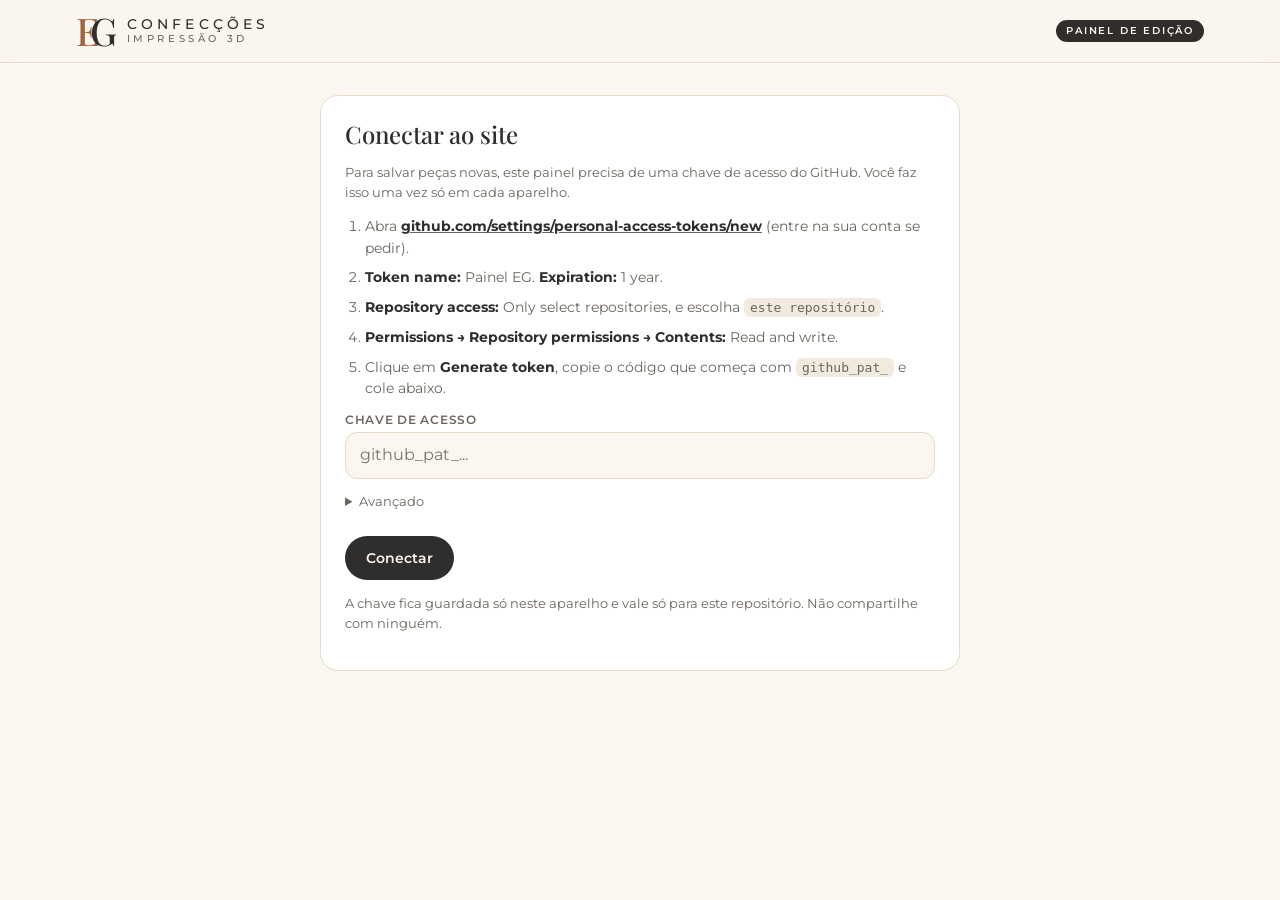
==== admin.html @ 3eb264c0 "Add files via upload" ====
<!doctype html>
<html lang="pt-BR">
<head>
<meta charset="utf-8">
<meta name="viewport" content="width=device-width,initial-scale=1,viewport-fit=cover">
<meta name="robots" content="noindex,nofollow">
<title>Painel · EG Confecções</title>
<link rel="icon" href="data:image/svg+xml,%3Csvg xmlns='http://www.w3.org/2000/svg' viewBox='0 0 64 64'%3E%3Crect width='64' height='64' rx='14' fill='%232F2E2C'/%3E%3Ctext x='8' y='46' font-family='Georgia,serif' font-size='38' fill='%23C98B5F'%3EE%3C/text%3E%3Ctext x='28' y='46' font-family='Georgia,serif' font-size='38' fill='%23F3ECE2'%3EG%3C/text%3E%3C/svg%3E">
<link rel="preconnect" href="https://fonts.googleapis.com">
<link rel="preconnect" href="https://fonts.gstatic.com" crossorigin>
<link rel="stylesheet" href="https://fonts.googleapis.com/css2?family=Montserrat:wght@400;500;600;700&family=Playfair+Display:wght@500&display=swap">
<link rel="stylesheet" href="style.css">
<style>
.badge{font:600 10px/1 var(--sans);letter-spacing:.18em;text-transform:uppercase;background:var(--ink);color:var(--bg);padding:6px 10px;border-radius:999px}
.head{display:flex;flex-wrap:wrap;gap:12px;align-items:center;justify-content:space-between;padding-block:28px 12px}
.head h1{font:500 30px/1.1 var(--serif);margin:0}
.head p{margin:4px 0 0;color:var(--muted);font-size:14px}
.acts{display:flex;flex-wrap:wrap;gap:10px}
.panel{background:var(--surface);border:1px solid var(--line);border-radius:18px;padding:24px}
.connect{max-width:640px;margin:32px auto 0}
.connect h2{font:500 24px/1.2 var(--serif);margin:0 0 8px}
.connect ol{padding-left:20px;margin:14px 0;display:grid;gap:8px;color:var(--muted);font-size:14px}
.connect ol b{color:var(--ink)}
.connect code,.hint code{background:var(--surface-2);padding:2px 6px;border-radius:6px;font-size:13px}
.hint{font-size:13px;color:var(--muted)}
.fld{display:grid;gap:6px;margin-block:12px}
.fld>span{font:600 12px/1 var(--sans);letter-spacing:.06em;text-transform:uppercase;color:var(--muted)}
.fld input,.fld select,.fld textarea{width:100%;min-height:46px;border:1px solid var(--line);border-radius:12px;background:var(--bg);padding:10px 14px;font-size:16px}
.fld textarea{min-height:88px;resize:vertical}
.row2{display:grid;grid-template-columns:1fr 1fr;gap:12px}
.row3{display:grid;grid-template-columns:repeat(3,1fr);gap:12px}
@media (max-width:560px){.row2,.row3{grid-template-columns:1fr}}
.err{color:var(--danger);font-size:14px;margin:8px 0 0;min-height:1.2em}
.list{display:grid;gap:10px;margin-top:16px}
.item{display:grid;grid-template-columns:64px 1fr auto;gap:14px;align-items:center;background:var(--surface);border:1px solid var(--line);border-radius:16px;padding:10px 12px}
.item img{width:64px;height:64px;border-radius:12px;object-fit:cover;background:var(--surface-2)}
.item h3{margin:0;font:600 15px/1.3 var(--sans);overflow-wrap:anywhere}
.item .meta{font-size:13px;color:var(--muted)}
.item .meta b{font:500 16px/1 var(--serif);color:var(--ink);margin-right:8px}
.item .ops{display:flex;flex-wrap:wrap;gap:8px;justify-content:flex-end}
.item.off img{opacity:.5}
.pill{display:inline-block;font:600 10px/1 var(--sans);letter-spacing:.12em;text-transform:uppercase;padding:4px 8px;border-radius:999px;border:1px solid var(--line);margin-left:6px;color:var(--muted)}
@media (max-width:640px){.item{grid-template-columns:56px 1fr}.item img{width:56px;height:56px}.item .ops{grid-column:1/-1;justify-content:flex-start}}
.drop{display:grid;place-items:center;text-align:center;gap:6px;min-height:200px;border:2px dashed var(--line);border-radius:16px;background:var(--bg);cursor:pointer;overflow:hidden;position:relative;color:var(--muted);font-size:14px;padding:12px}
.drop:hover,.drop.over{border-color:var(--bronze)}
.drop img{max-height:260px;width:auto;margin:auto;border-radius:10px}
.drop input{position:absolute;inset:0;opacity:0;cursor:pointer;width:100%;height:100%}
.form{position:relative;padding:28px 24px 24px}
.form h2{font:500 26px/1.2 var(--serif);margin:0 0 8px;padding-right:44px}
.chk{display:flex;gap:10px;align-items:center;min-height:44px;font-size:15px}
.chk input{width:20px;height:20px;accent-color:var(--bronze)}
.foot-act{display:flex;flex-wrap:wrap;gap:10px;margin-top:18px}
.toast{position:fixed;left:50%;bottom:calc(20px + env(safe-area-inset-bottom,0px));translate:-50% 0;background:var(--ink);color:var(--bg);padding:14px 20px;border-radius:14px;font-size:14px;max-width:min(92vw,460px);z-index:50;box-shadow:var(--shadow)}
.toast.bad{background:var(--danger);color:#fff}
.empty{text-align:center;color:var(--muted);padding:40px 16px}
dialog.sm{width:min(520px,calc(100vw - 24px))}
</style>
</head>
<body>
<header class="top"><div class="wrap bar">
  <a class="brand" href="admin.html" aria-label="Painel EG Confecções">
    <span class="mark" aria-hidden="true"><i>E</i><b>G</b></span>
    <span><strong>Confecções</strong><small>Impressão 3D</small></span>
  </a>
  <span class="badge">Painel de edição</span>
</div></header>

<main class="wrap">
  <!-- Tela 1: conectar -->
  <section id="vConnect" class="panel connect" hidden>
    <h2>Conectar ao site</h2>
    <p class="hint">Para salvar peças novas, este painel precisa de uma chave de acesso do GitHub. Você faz isso uma vez só em cada aparelho.</p>
    <ol>
      <li>Abra <a href="https://github.com/settings/personal-access-tokens/new" target="_blank" rel="noopener"><b>github.com/settings/personal-access-tokens/new</b></a> (entre na sua conta se pedir).</li>
      <li><b>Token name:</b> Painel EG. <b>Expiration:</b> 1 year.</li>
      <li><b>Repository access:</b> Only select repositories, e escolha <code id="repName">este repositório</code>.</li>
      <li><b>Permissions → Repository permissions → Contents:</b> Read and write.</li>
      <li>Clique em <b>Generate token</b>, copie o código que começa com <code>github_pat_</code> e cole abaixo.</li>
    </ol>
    <label class="fld"><span>Chave de acesso</span><input id="tok" type="password" autocomplete="off" placeholder="github_pat_..."></label>
    <details class="hint"><summary>Avançado</summary>
      <div class="row2"><label class="fld"><span>Usuário do GitHub</span><input id="own" autocomplete="off"></label><label class="fld"><span>Repositório</span><input id="rep" autocomplete="off"></label></div>
    </details>
    <p class="err" id="cErr" role="alert"></p>
    <button class="btn pri" id="cGo">Conectar</button>
    <p class="hint">A chave fica guardada só neste aparelho e vale só para este repositório. Não compartilhe com ninguém.</p>
  </section>

  <!-- Tela 2: lista -->
  <section id="vList" hidden>
    <div class="head">
      <div><h1>Suas peças</h1><p id="sum"></p></div>
      <div class="acts">
        <a class="btn ghost sm" href="./" target="_blank" rel="noopener">Ver site dos clientes</a>
        <button class="btn ghost sm" id="bSet">Dados da loja</button>
        <button class="btn pri" id="bNew">+ Nova peça</button>
      </div>
    </div>
    <div class="list" id="list"></div>
    <p class="hint" style="margin-top:20px">Depois de salvar, o site dos clientes atualiza em cerca de 1 minuto. <button class="btn sm ghost" id="bOut" style="margin-left:6px">Desconectar este aparelho</button></p>
  </section>
</main>

<!-- Formulário da peça -->
<dialog id="dForm"><form class="form" id="fForm" novalidate>
  <button type="button" class="x" id="fX" aria-label="Fechar">×</button>
  <h2 id="fTitle">Nova peça</h2>
  <label class="fld"><span>Foto</span>
    <div class="drop" id="drop"><div id="dropTxt"><b>Toque para escolher a foto</b><br>ou arraste aqui</div><img id="prev" alt="" hidden><input id="file" type="file" accept="image/*"></div>
  </label>
  <label class="fld"><span>Nome</span><input id="fName" required maxlength="80" placeholder="Ex.: Chaveiro Coruja"></label>
  <div class="row2">
    <label class="fld"><span>Valor (R$)</span><input id="fPrice" required inputmode="decimal" placeholder="Ex.: 7,50"></label>
    <label class="fld"><span>Categoria</span><input id="fCat" list="cats" required maxlength="40" placeholder="Escolha ou escreva uma nova"><datalist id="cats"></datalist></label>
  </div>
  <label class="fld"><span>Descrição (opcional)</span><textarea id="fDesc" maxlength="400" placeholder="Conte um pouco sobre a peça"></textarea></label>
  <div class="row3">
    <label class="fld"><span>Material</span><input id="fMat" maxlength="40" placeholder="Ex.: PLA"></label>
    <label class="fld"><span>Tamanho</span><input id="fSize" maxlength="40" placeholder="Ex.: 5 cm"></label>
    <label class="fld"><span>Cores</span><input id="fCol" maxlength="60" placeholder="Ex.: preto e branco"></label>
  </div>
  <label class="chk"><input type="checkbox" id="fAvail" checked> Disponível para pedido</label>
  <label class="chk"><input type="checkbox" id="fFeat"> Mostrar em destaque (aparece primeiro)</label>
  <p class="err" id="fErr" role="alert"></p>
  <div class="foot-act"><button type="submit" class="btn pri" id="fSave">Salvar e publicar</button><button type="button" class="btn ghost" id="fCancel">Cancelar</button></div>
</form></dialog>

<!-- Dados da loja -->
<dialog id="dSet" class="sm"><form class="form" id="sForm">
  <button type="button" class="x" id="sX" aria-label="Fechar">×</button>
  <h2>Dados da loja</h2>
  <label class="fld"><span>WhatsApp (com DDD)</span><input id="sWa" inputmode="tel" placeholder="(81) 99999-9999"></label>
  <label class="fld"><span>Instagram</span><input id="sIg" placeholder="@usuario"></label>
  <label class="fld"><span>Aviso no topo da vitrine</span><input id="sNote" maxlength="120"></label>
  <p class="err" id="sErr" role="alert"></p>
  <div class="foot-act"><button type="submit" class="btn pri" id="sSave">Salvar</button><button type="button" class="btn ghost" id="sCancel">Cancelar</button></div>
</form></dialog>

<div class="toast" id="toast" hidden role="status"></div>

<script>
(function(){
  var $=function(s){return document.querySelector(s)};
  var LS='eg_painel_v1',BR='main';
  var brl=function(n){return Number(n).toLocaleString('pt-BR',{style:'currency',currency:'BRL'})};
  var esc=function(s){return String(s==null?'':s).replace(/[&<>"']/g,function(c){return {'&':'&amp;','<':'&lt;','>':'&gt;','"':'&quot;',"'":'&#39;'}[c]})};
  var cfg=function(){try{return JSON.parse(localStorage.getItem(LS)||'{}')}catch(e){return {}}};
  var saveCfg=function(c){try{localStorage.setItem(LS,JSON.stringify(c))}catch(e){}};
  var DB=null,edit=null,imgB64=null,delId=null;

  function guess(){
    var h=location.hostname,o='',r='';
    if(/\.github\.io$/.test(h)){o=h.split('.')[0];r=location.pathname.split('/')[1]||''}
    return {owner:o,repo:r};
  }
  function toast(t,bad){var e=$('#toast');e.textContent=t;e.className='toast'+(bad?' bad':'');e.hidden=false;clearTimeout(toast.t);toast.t=setTimeout(function(){e.hidden=true},bad?6000:4500)}

  /* ---------- API do GitHub ---------- */
  function api(path,opt){
    var c=cfg();opt=opt||{};
    return fetch('https://api.github.com/repos/'+c.owner+'/'+c.repo+(path?'/'+path:''),{method:opt.method||'GET',cache:'no-store',
      headers:{'Accept':'application/vnd.github+json','Authorization':'Bearer '+c.token,'Content-Type':'application/json'},
      body:opt.body?JSON.stringify(opt.body):undefined}).then(function(r){
        if(r.ok)return r.json();
        return r.json().catch(function(){return {}}).then(function(j){var e=new Error(j.message||('Erro '+r.status));e.status=r.status;throw e});
      });
  }
  var dec=function(b){var s=atob(b.replace(/\n/g,''));return new TextDecoder().decode(Uint8Array.from(s,function(c){return c.charCodeAt(0)}))};
  var enc=function(t){var a=new TextEncoder().encode(t),s='';for(var i=0;i<a.length;i++)s+=String.fromCharCode(a[i]);return btoa(s)};
  function getDB(){return api('contents/products.json?ref='+BR).then(function(f){return {db:JSON.parse(dec(f.content)),sha:f.sha}})}
  function putDB(db,sha,msg){return api('contents/products.json',{method:'PUT',body:{message:msg,content:enc(JSON.stringify(db,null,1)),sha:sha,branch:BR}})}
  function update(mut,msg,tries){
    tries=tries||0;
    return getDB().then(function(x){mut(x.db);return putDB(x.db,x.sha,msg).then(function(){DB=x.db})})
      .catch(function(e){if((e.status===409||e.status===422)&&tries<2)return update(mut,msg,tries+1);throw e});
  }
  function putImage(id,b64){
    var path='images/'+id+'.jpg';
    return api('contents/'+path+'?ref='+BR).then(function(f){return f.sha},function(){return null}).then(function(sha){
      var body={message:'Foto: '+id,content:b64,branch:BR};if(sha)body.sha=sha;
      return api('contents/'+path,{method:'PUT',body:body}).then(function(){return path});
    });
  }
  function delImage(path){
    if(!/^images\//.test(path))return Promise.resolve();
    return api('contents/'+path+'?ref='+BR).then(function(f){return api('contents/'+path,{method:'DELETE',body:{message:'Remove foto',sha:f.sha,branch:BR}})}).catch(function(){});
  }

  /* ---------- foto ---------- */
  function resize(file){
    return new Promise(function(res,rej){
      var img=new Image(),u=URL.createObjectURL(file);
      img.onload=function(){
        var k=Math.min(1,1100/Math.max(img.width,img.height)),w=Math.round(img.width*k),h=Math.round(img.height*k);
        var c=document.createElement('canvas');c.width=w;c.height=h;var x=c.getContext('2d');
        x.fillStyle='#fff';x.fillRect(0,0,w,h);x.drawImage(img,0,0,w,h);
        URL.revokeObjectURL(u);var d=c.toDataURL('image/jpeg',.84);res({b64:d.split(',')[1],url:d});
      };
      img.onerror=function(){rej(new Error('Não consegui ler essa foto. Tente outra (JPG ou PNG).'))};
      img.src=u;
    });
  }
  function pick(file){
    if(!file)return;
    resize(file).then(function(r){imgB64=r.b64;$('#prev').src=r.url;$('#prev').hidden=false;$('#dropTxt').hidden=true}).catch(function(e){$('#fErr').textContent=e.message});
  }

  /* ---------- telas ---------- */
  function show(v){$('#vConnect').hidden=v!=='c';$('#vList').hidden=v!=='l'}
  function cats(){var a=[];DB.products.forEach(function(p){if(p.category&&a.indexOf(p.category)<0)a.push(p.category)});return a}
  function slug(s){return s.normalize('NFD').replace(/[̀-ͯ]/g,'').toLowerCase().replace(/[^a-z0-9]+/g,'-').replace(/^-|-$/g,'').slice(0,40)}
  function list(){
    $('#sum').textContent=DB.products.length+(DB.products.length===1?' peça':' peças')+' no catálogo';
    if(!DB.products.length){$('#list').innerHTML='<p class="empty">Nenhuma peça ainda. Toque em “Nova peça” para começar.</p>';return}
    $('#list').innerHTML=DB.products.map(function(p){
      var ask=delId===p.id;
      return '<div class="item'+(p.available===false?' off':'')+'"><img src="'+esc(p.image)+'" alt="" loading="lazy">'
        +'<div><h3>'+esc(p.name)+(p.featured?'<span class="pill">Destaque</span>':'')+(p.available===false?'<span class="pill">Esgotado</span>':'')+'</h3>'
        +'<div class="meta"><b>'+brl(p.price)+'</b>'+esc(p.category)+'</div></div>'
        +'<div class="ops">'+(ask
          ?'<span class="hint" style="align-self:center">Excluir esta peça?</span><button class="btn danger sm" data-a="del2" data-id="'+esc(p.id)+'">Sim, excluir</button><button class="btn ghost sm" data-a="no">Não</button>'
          :'<button class="btn ghost sm" data-a="edit" data-id="'+esc(p.id)+'">Editar</button><button class="btn ghost sm" data-a="del" data-id="'+esc(p.id)+'">Excluir</button>')
        +'</div></div>';
    }).join('');
  }
  function openForm(p){
    edit=p||null;imgB64=null;$('#fErr').textContent='';
    $('#fTitle').textContent=p?'Editar peça':'Nova peça';
    $('#fName').value=p?p.name:'';$('#fPrice').value=p?String(p.price).replace('.',','):'';$('#fCat').value=p?p.category:'';
    $('#fDesc').value=p&&p.description||'';var d=p&&p.details||{};$('#fMat').value=d.material||'';$('#fSize').value=d.size||'';$('#fCol').value=d.colors||'';
    $('#fAvail').checked=p?p.available!==false:true;$('#fFeat').checked=!!(p&&p.featured);
    $('#prev').hidden=!p;$('#dropTxt').hidden=!!p;if(p)$('#prev').src=p.image;$('#file').value='';
    $('#cats').innerHTML=cats().map(function(c){return '<option value="'+esc(c)+'">'}).join('');
    $('#fSave').disabled=false;$('#fSave').textContent='Salvar e publicar';
    $('#dForm').showModal();
  }
  function submitForm(e){
    e.preventDefault();
    var name=$('#fName').value.trim(),price=parseFloat($('#fPrice').value.replace(/\./g,'').replace(',','.')),cat=$('#fCat').value.trim();
    if(!edit&&!imgB64)return $('#fErr').textContent='Escolha uma foto da peça.';
    if(!name)return $('#fErr').textContent='Escreva o nome da peça.';
    if(!(price>=0)||$('#fPrice').value.trim()==='')return $('#fErr').textContent='Informe o valor, por exemplo 7,50.';
    if(!cat)return $('#fErr').textContent='Escolha ou escreva uma categoria.';
    $('#fErr').textContent='';$('#fSave').disabled=true;$('#fSave').textContent='Publicando…';
    var id=edit?edit.id:(slug(name)||'peca')+'-'+Date.now().toString(36).slice(-4);
    var oldImg=edit?edit.image:null;
    var fields={name:name,price:Math.round(price*100)/100,category:cat,description:$('#fDesc').value.trim(),
      details:{material:$('#fMat').value.trim(),size:$('#fSize').value.trim(),colors:$('#fCol').value.trim()},
      available:$('#fAvail').checked,featured:$('#fFeat').checked};
    var step=imgB64?putImage(id+(edit?'-'+Date.now().toString(36).slice(-4):''),imgB64):Promise.resolve(oldImg);
    step.then(function(imgPath){
      return update(function(db){
        if(edit){var t=db.products.filter(function(p){return p.id===id})[0];if(!t)throw new Error('Essa peça não existe mais.');Object.assign(t,fields,{image:imgPath})}
        else db.products.unshift(Object.assign({id:id,image:imgPath},fields));
      },(edit?'Edita: ':'Nova peça: ')+name).then(function(){if(edit&&imgB64&&oldImg&&oldImg!==imgPath)delImage(oldImg)});
    }).then(function(){$('#dForm').close();list();toast('Publicado! Aparece no site em cerca de 1 minuto.')})
    .catch(function(err){$('#fSave').disabled=false;$('#fSave').textContent='Salvar e publicar';$('#fErr').textContent=friendly(err)});
  }
  function friendly(e){
    if(e.status===401||e.status===403)return 'A chave de acesso não tem permissão ou expirou. Desconecte este aparelho e conecte de novo.';
    if(e.status===404)return 'Repositório não encontrado. Confira usuário e nome em Avançado.';
    if(e.message==='Failed to fetch')return 'Sem conexão com a internet. Tente de novo.';
    return e.message||'Não foi possível salvar.';
  }

  /* ---------- conexão ---------- */
  function connect(){
    var c={owner:$('#own').value.trim(),repo:$('#rep').value.trim(),token:$('#tok').value.trim()};
    if(!c.token)return $('#cErr').textContent='Cole a chave de acesso.';
    if(!c.owner||!c.repo){document.querySelector('#vConnect details').open=true;return $('#cErr').textContent='Informe usuário e repositório em Avançado.'}
    $('#cErr').textContent='';$('#cGo').disabled=true;$('#cGo').textContent='Conectando…';saveCfg(c);
    api('').then(function(r){
      if(!r.permissions||!r.permissions.push)throw Object.assign(new Error('Essa chave só consegue ler. Gere de novo com Contents: Read and write.'),{status:0});
      BR=r.default_branch||'main';c.branch=BR;saveCfg(c);return getDB();
    }).then(function(x){DB=x.db;show('l');list();toast('Conectado!')})
    .catch(function(e){try{localStorage.removeItem(LS)}catch(_){}$('#cErr').textContent=friendly(e)})
    .then(function(){$('#cGo').disabled=false;$('#cGo').textContent='Conectar'});
  }
  function boot(){
    var g=guess(),c=cfg();
    $('#own').value=c.owner||g.owner;$('#rep').value=c.repo||g.repo;
    $('#repName').textContent=$('#rep').value||'este repositório';
    if(c.branch)BR=c.branch;
    if(c.token&&c.owner&&c.repo){
      getDB().then(function(x){DB=x.db;show('l');list()}).catch(function(e){show('c');$('#cErr').textContent=friendly(e)});
    }else show('c');
  }

  /* ---------- eventos ---------- */
  $('#cGo').onclick=connect;
  $('#tok').addEventListener('keydown',function(e){if(e.key==='Enter')connect()});
  $('#bNew').onclick=function(){openForm(null)};
  $('#bOut').onclick=function(){try{localStorage.removeItem(LS)}catch(e){}DB=null;$('#tok').value='';show('c');toast('Aparelho desconectado.')};
  $('#list').addEventListener('click',function(e){
    var b=e.target.closest('button');if(!b)return;var id=b.dataset.id,a=b.dataset.a;
    if(a==='edit')openForm(DB.products.filter(function(p){return p.id===id})[0]);
    if(a==='del'){delId=id;list()}
    if(a==='no'){delId=null;list()}
    if(a==='del2'){
      b.disabled=true;b.textContent='Excluindo…';var img=(DB.products.filter(function(p){return p.id===id})[0]||{}).image;
      update(function(db){db.products=db.products.filter(function(p){return p.id!==id})},'Exclui peça: '+id)
        .then(function(){delId=null;list();toast('Peça excluída. Sai do site em cerca de 1 minuto.');if(img)delImage(img)})
        .catch(function(err){delId=null;list();toast(friendly(err),true)});
    }
  });
  $('#fForm').addEventListener('submit',submitForm);
  $('#fX').onclick=$('#fCancel').onclick=function(){$('#dForm').close()};
  $('#file').addEventListener('change',function(e){pick(e.target.files[0])});
  var dr=$('#drop');
  ['dragenter','dragover'].forEach(function(n){dr.addEventListener(n,function(e){e.preventDefault();dr.classList.add('over')})});
  ['dragleave','drop'].forEach(function(n){dr.addEventListener(n,function(e){e.preventDefault();dr.classList.remove('over')})});
  dr.addEventListener('drop',function(e){pick(e.dataTransfer.files[0])});
  $('#bSet').onclick=function(){var s=DB.settings;$('#sWa').value=s.whatsapp||'';$('#sIg').value=s.instagram?'@'+s.instagram:'';$('#sNote').value=s.notice||'';$('#sErr').textContent='';$('#dSet').showModal()};
  $('#sX').onclick=$('#sCancel').onclick=function(){$('#dSet').close()};
  $('#sForm').addEventListener('submit',function(e){
    e.preventDefault();var wa=$('#sWa').value.replace(/\D/g,'');
    if(wa.length<10)return $('#sErr').textContent='Informe o WhatsApp com DDD.';
    if(wa.length<=11)wa='55'+wa;
    $('#sSave').disabled=true;
    update(function(db){db.settings={whatsapp:wa,instagram:$('#sIg').value.trim().replace('@',''),notice:$('#sNote').value.trim()}},'Atualiza dados da loja')
      .then(function(){$('#dSet').close();toast('Dados salvos. O site atualiza em cerca de 1 minuto.')})
      .catch(function(err){$('#sErr').textContent=friendly(err)}).then(function(){$('#sSave').disabled=false});
  });
  ['dForm','dSet'].forEach(function(id){$('#'+id).addEventListener('click',function(e){if(e.target===this)this.close()})});
  boot();
})();
</script>
</body>
</html>
---- style.css ----
/* EG Confecções · estilo compartilhado (vitrine e painel) */
:root{
  --bg:#FBF6EF; --surface:#FFFFFF; --surface-2:#F3EADF; --ink:#2F2E2C; --muted:#6B655D; --line:#E7DAC9;
  --bronze:#A2663F; --accent-text:#8A5230; --wa:#1E8E4E; --danger:#B3382C;
  --foot-bg:#2F2E2C; --foot-ink:#F3ECE2; --foot-muted:#B9AFA2;
  --serif:"Playfair Display",Georgia,"Times New Roman",serif;
  --sans:"Montserrat",system-ui,-apple-system,"Segoe UI",Roboto,sans-serif;
  --shadow:0 1px 2px rgba(47,46,44,.06),0 10px 28px rgba(47,46,44,.08);
  color-scheme:light;
}
@media (prefers-color-scheme:dark){
  :root{
    --bg:#1D1C1B; --surface:#272524; --surface-2:#302D2B; --ink:#F3ECE2; --muted:#B0A79B; --line:#3D3935;
    --bronze:#C98B5F; --accent-text:#DDA47D; --wa:#1E8E4E; --danger:#E0786B;
    --foot-bg:#141312; --foot-ink:#F3ECE2; --foot-muted:#9D9488;
    --shadow:0 1px 2px rgba(0,0,0,.3),0 10px 28px rgba(0,0,0,.35);
    color-scheme:dark;
  }
}
*{box-sizing:border-box}
html{scroll-behavior:smooth;-webkit-text-size-adjust:100%}
body{margin:0;background:var(--bg);color:var(--ink);font:400 16px/1.55 var(--sans);-webkit-font-smoothing:antialiased}
img{max-width:100%;display:block}
a{color:inherit}
button,input,select,textarea{font:inherit;color:inherit}
:focus-visible{outline:2px solid var(--bronze);outline-offset:2px}
.wrap{width:100%;max-width:1160px;margin-inline:auto;padding-left:max(16px,env(safe-area-inset-left,0px));padding-right:max(16px,env(safe-area-inset-right,0px))}
.ic{width:1.15em;height:1.15em;fill:currentColor;flex:none}

/* botões */
.btn{display:inline-flex;align-items:center;justify-content:center;gap:8px;min-height:44px;padding:0 20px;border-radius:999px;border:1px solid transparent;font:600 14px/1 var(--sans);text-decoration:none;cursor:pointer;background:none;transition:transform .15s,background .15s,box-shadow .15s}
.btn:active{transform:translateY(1px)}
.btn.sm{min-height:38px;padding:0 16px;font-size:13px}
.btn.wa{background:var(--wa);color:#fff}
.btn.wa:hover{filter:brightness(1.08)}
.btn.pri{background:var(--ink);color:var(--bg)}
.btn.pri:hover{background:var(--accent-text);color:#fff}
.btn.ghost{background:var(--surface);border-color:var(--line)}
.btn.ghost:hover{border-color:var(--bronze)}
.btn.danger{color:var(--danger);border-color:var(--danger);background:transparent}
.btn[disabled]{opacity:.55;pointer-events:none}

/* topo */
.top{position:sticky;top:0;z-index:20;background:color-mix(in srgb,var(--bg) 90%,transparent);backdrop-filter:blur(10px);-webkit-backdrop-filter:blur(10px);border-bottom:1px solid var(--line)}
.bar{display:flex;align-items:center;justify-content:space-between;gap:12px;padding-block:12px}
.brand{display:flex;align-items:center;gap:12px;text-decoration:none;min-width:0}
.mark{font:500 38px/1 var(--serif);letter-spacing:-.07em;display:inline-flex}
.mark i{font-style:normal;color:var(--bronze)}
.mark b{font-weight:500;margin-left:-.16em;color:var(--ink)}
.brand strong{display:block;font:500 14px/1.15 var(--sans);letter-spacing:.3em;text-transform:uppercase}
.brand small{display:block;font:500 9.5px/1.5 var(--sans);letter-spacing:.38em;text-transform:uppercase;color:var(--muted)}

/* rodapé */
.foot{background:var(--foot-bg);color:var(--foot-ink);margin-top:72px}
.foot-in{display:grid;grid-template-columns:1.2fr 1fr;gap:32px;padding-block:44px}
.foot h2{font:500 26px/1.2 var(--serif);margin:0 0 8px}
.foot p{margin:0;color:var(--foot-muted);max-width:44ch}
.foot ul{list-style:none;margin:0;padding:0;display:grid;gap:12px;align-content:start}
.foot a{text-decoration:none}
.foot .btn.wa{width:fit-content}
.foot .link{display:inline-flex;gap:10px;align-items:center;color:var(--foot-ink)}
.foot .link:hover{text-decoration:underline}
.copy{border-top:1px solid rgba(255,255,255,.12);padding-block:16px;font-size:12px;color:var(--foot-muted)}
@media (max-width:720px){.foot-in{grid-template-columns:1fr}}

/* caixas de diálogo */
dialog{border:0;padding:0;border-radius:20px;background:var(--surface);color:var(--ink);width:min(880px,calc(100vw - 24px));max-height:calc(100dvh - 24px);overflow:auto;box-shadow:0 24px 80px rgba(0,0,0,.35)}
dialog::backdrop{background:rgba(20,18,16,.55);backdrop-filter:blur(3px)}
.x{position:absolute;top:10px;right:10px;width:40px;height:40px;border-radius:50%;border:1px solid var(--line);background:var(--surface);cursor:pointer;display:grid;place-items:center;font-size:20px;line-height:1;z-index:2}
.x:hover{border-color:var(--bronze)}
.sr{position:absolute;width:1px;height:1px;overflow:hidden;clip:rect(0 0 0 0);white-space:nowrap}
@media (prefers-reduced-motion:reduce){*{scroll-behavior:auto!important;transition:none!important;animation:none!important}}
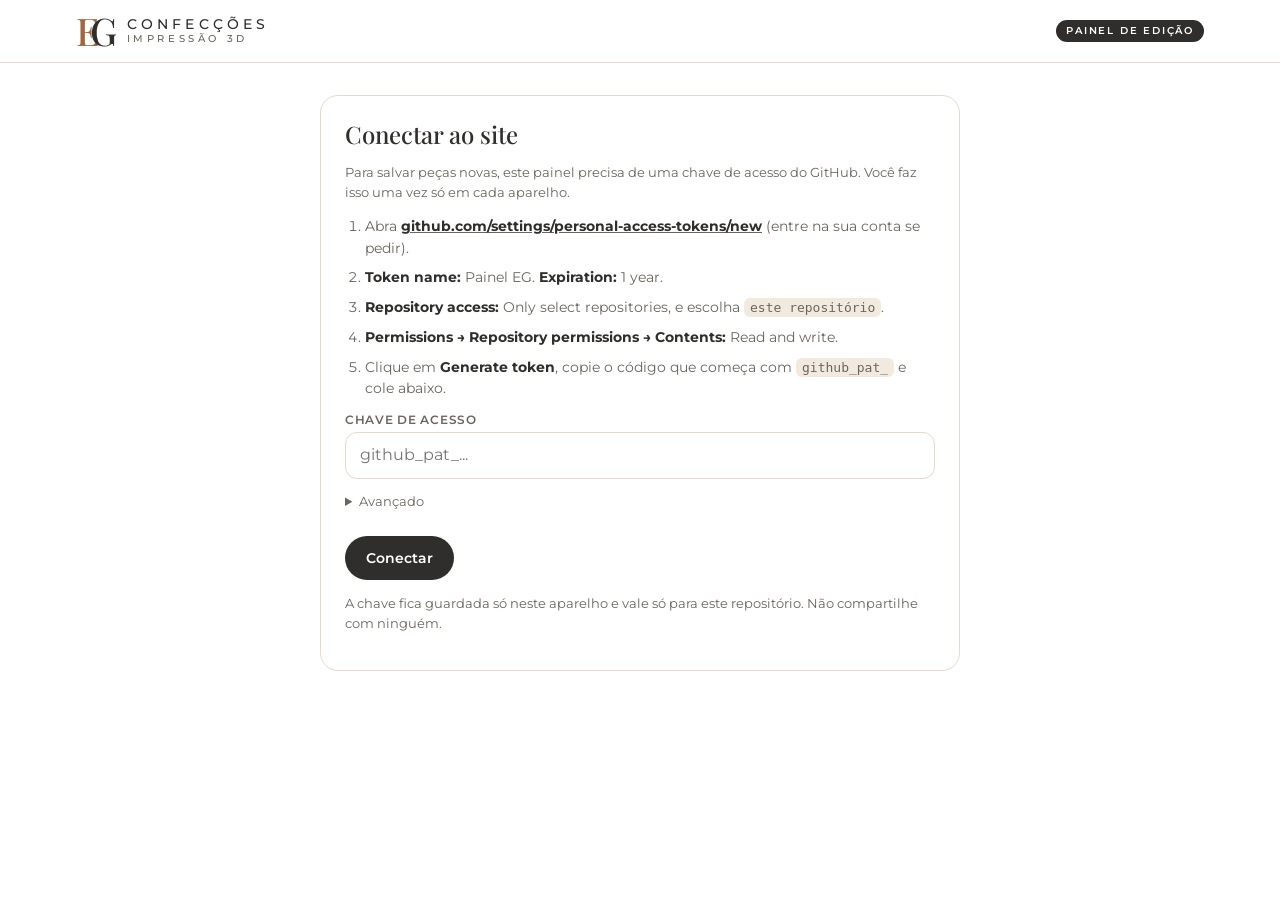
==== commit cc2637d3: "Update admin.html" ====
--- a/admin.html
+++ b/admin.html
@@ -4,12 +4,13 @@
 <meta charset="utf-8">
 <meta name="viewport" content="width=device-width,initial-scale=1,viewport-fit=cover">
 <meta name="robots" content="noindex,nofollow">
+<meta name="color-scheme" content="only light">
 <title>Painel · EG Confecções</title>
 <link rel="icon" href="data:image/svg+xml,%3Csvg xmlns='http://www.w3.org/2000/svg' viewBox='0 0 64 64'%3E%3Crect width='64' height='64' rx='14' fill='%232F2E2C'/%3E%3Ctext x='8' y='46' font-family='Georgia,serif' font-size='38' fill='%23C98B5F'%3EE%3C/text%3E%3Ctext x='28' y='46' font-family='Georgia,serif' font-size='38' fill='%23F3ECE2'%3EG%3C/text%3E%3C/svg%3E">
 <link rel="preconnect" href="https://fonts.googleapis.com">
 <link rel="preconnect" href="https://fonts.gstatic.com" crossorigin>
 <link rel="stylesheet" href="https://fonts.googleapis.com/css2?family=Montserrat:wght@400;500;600;700&family=Playfair+Display:wght@500&display=swap">
-<link rel="stylesheet" href="style.css">
+<link rel="stylesheet" href="style.css?v=2">
 <style>
 .badge{font:600 10px/1 var(--sans);letter-spacing:.18em;text-transform:uppercase;background:var(--ink);color:var(--bg);padding:6px 10px;border-radius:999px}
 .head{display:flex;flex-wrap:wrap;gap:12px;align-items:center;justify-content:space-between;padding-block:28px 12px}
--- a/style.css
+++ b/style.css
@@ -1,21 +1,12 @@
 /* EG Confecções · estilo compartilhado (vitrine e painel) */
 :root{
-  --bg:#FBF6EF; --surface:#FFFFFF; --surface-2:#F3EADF; --ink:#2F2E2C; --muted:#6B655D; --line:#E7DAC9;
+  --bg:#FFFFFF; --surface:#FFFFFF; --surface-2:#F3EADF; --ink:#2F2E2C; --muted:#6B655D; --line:#E7DAC9;
   --bronze:#A2663F; --accent-text:#8A5230; --wa:#1E8E4E; --danger:#B3382C;
   --foot-bg:#2F2E2C; --foot-ink:#F3ECE2; --foot-muted:#B9AFA2;
   --serif:"Playfair Display",Georgia,"Times New Roman",serif;
   --sans:"Montserrat",system-ui,-apple-system,"Segoe UI",Roboto,sans-serif;
   --shadow:0 1px 2px rgba(47,46,44,.06),0 10px 28px rgba(47,46,44,.08);
   color-scheme:light;
-}
-@media (prefers-color-scheme:dark){
-  :root{
-    --bg:#1D1C1B; --surface:#272524; --surface-2:#302D2B; --ink:#F3ECE2; --muted:#B0A79B; --line:#3D3935;
-    --bronze:#C98B5F; --accent-text:#DDA47D; --wa:#1E8E4E; --danger:#E0786B;
-    --foot-bg:#141312; --foot-ink:#F3ECE2; --foot-muted:#9D9488;
-    --shadow:0 1px 2px rgba(0,0,0,.3),0 10px 28px rgba(0,0,0,.35);
-    color-scheme:dark;
-  }
 }
 *{box-sizing:border-box}
 html{scroll-behavior:smooth;-webkit-text-size-adjust:100%}
@@ -41,6 +32,7 @@
 .btn[disabled]{opacity:.55;pointer-events:none}
 
 /* topo */
+body .hero{background:var(--bg)}
 .top{position:sticky;top:0;z-index:20;background:color-mix(in srgb,var(--bg) 90%,transparent);backdrop-filter:blur(10px);-webkit-backdrop-filter:blur(10px);border-bottom:1px solid var(--line)}
 .bar{display:flex;align-items:center;justify-content:space-between;gap:12px;padding-block:12px}
 .brand{display:flex;align-items:center;gap:12px;text-decoration:none;min-width:0}
